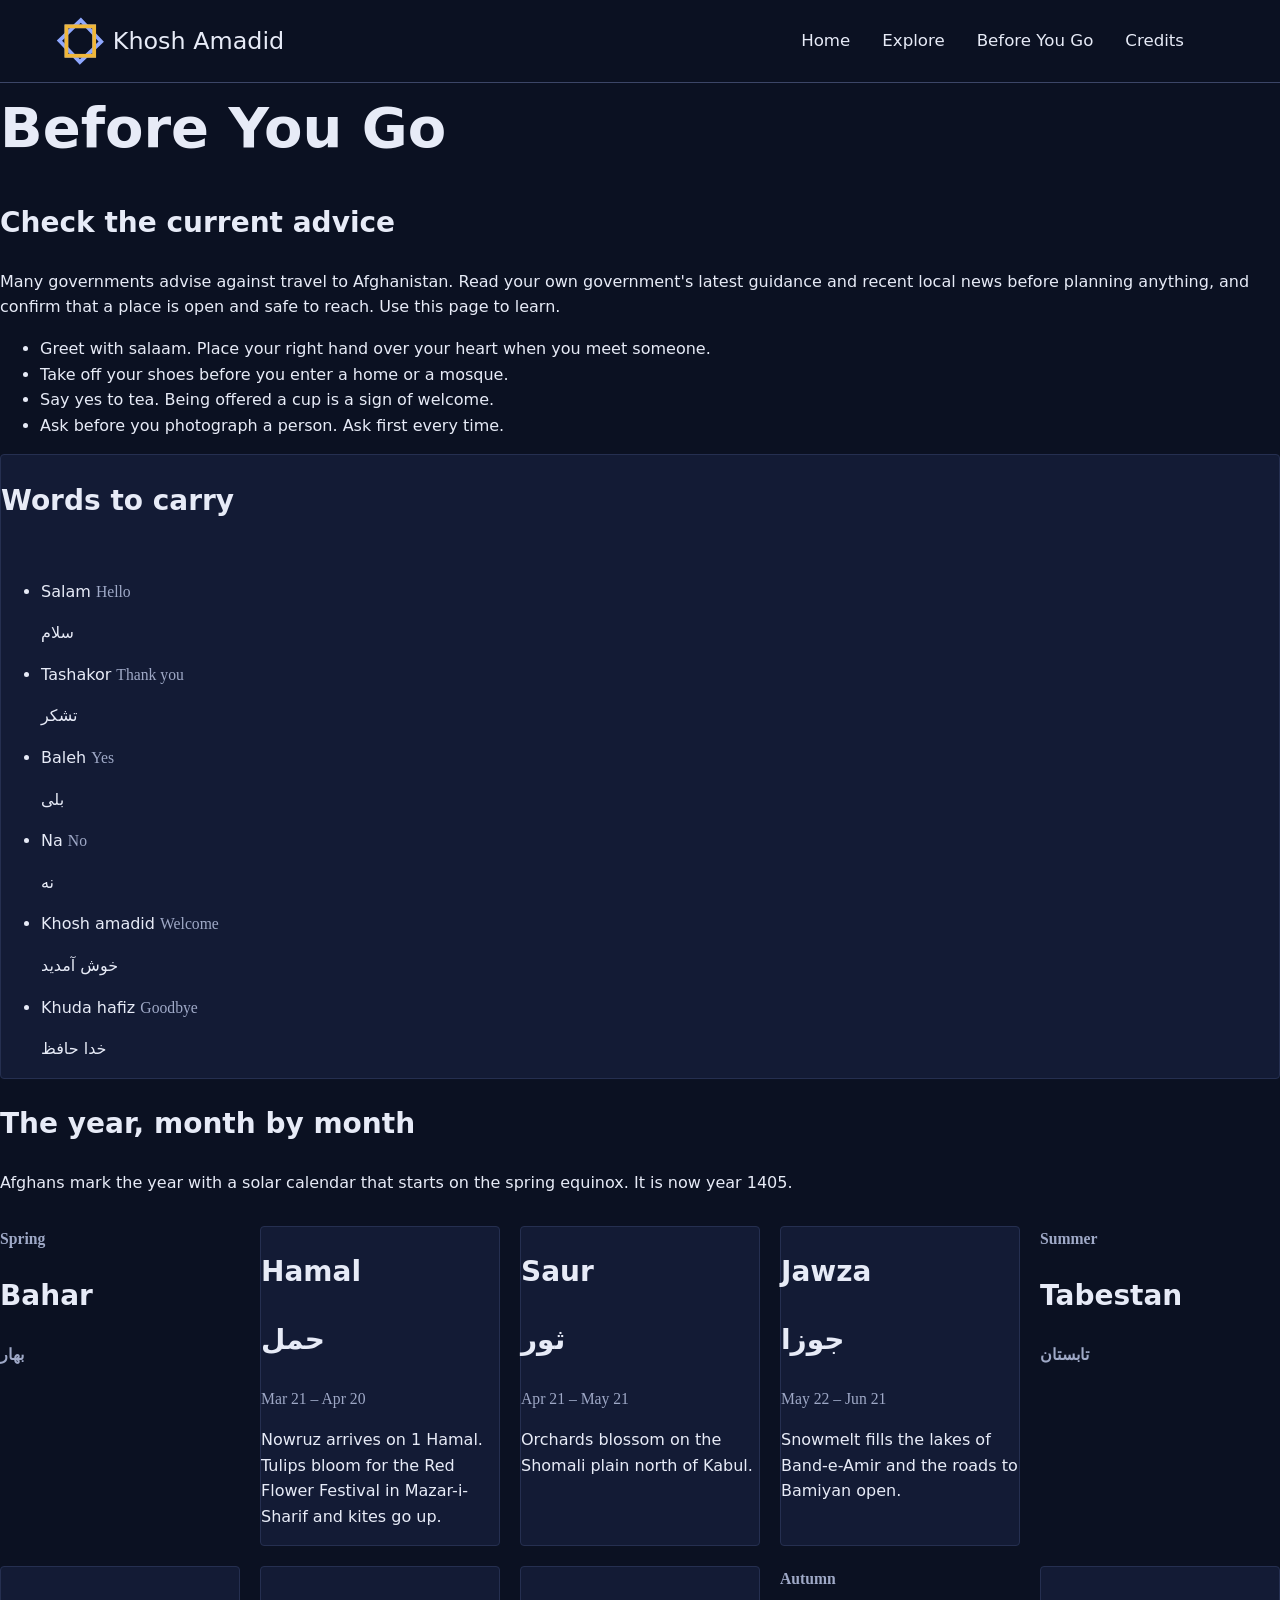
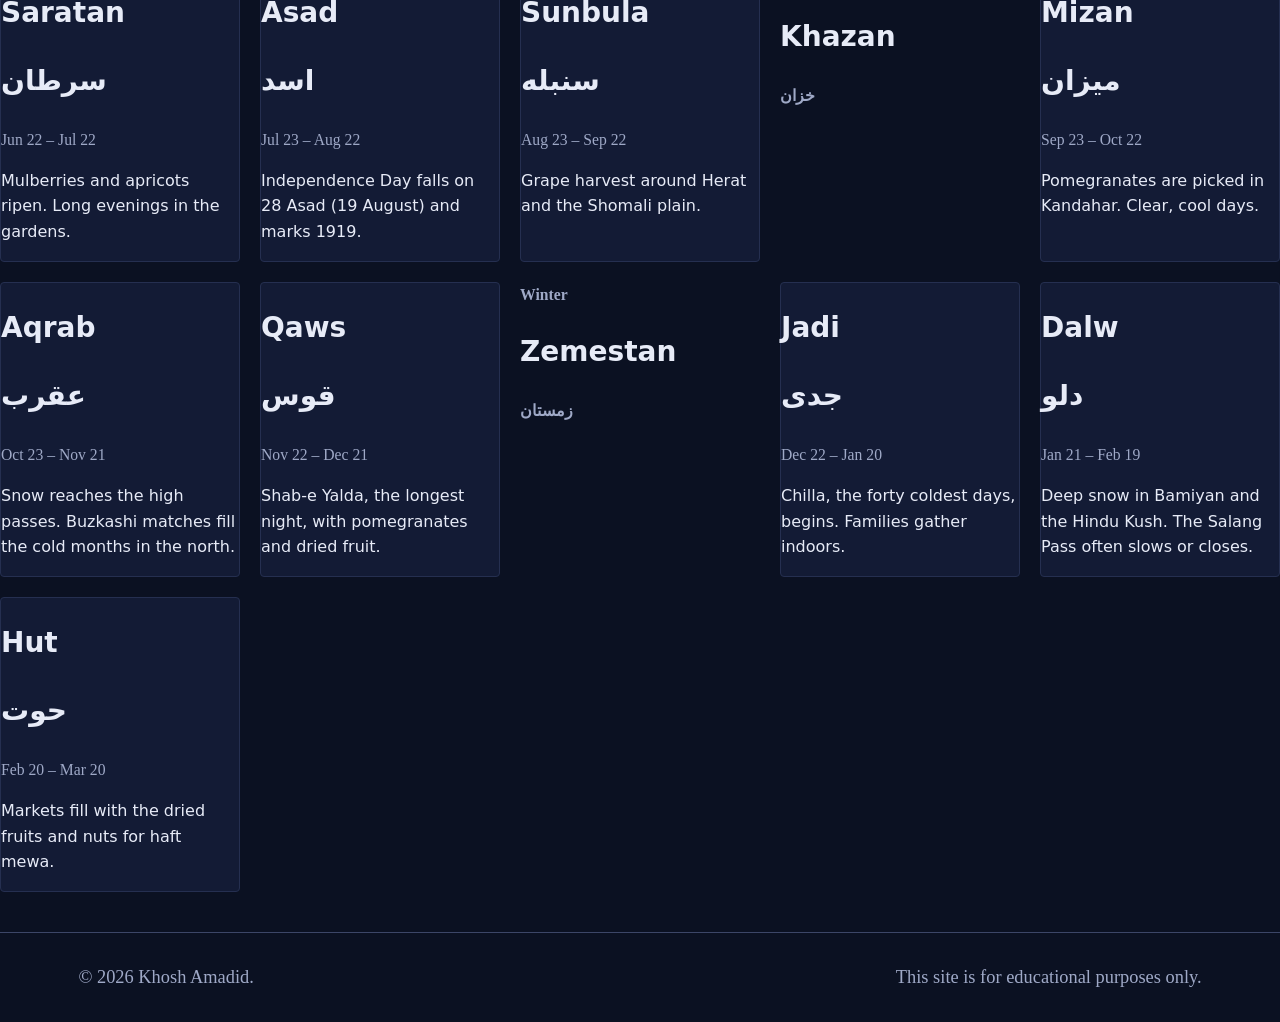
==== before-go.html @ 8f020c52 "Before you go page added" ====
<!doctype html>
<html lang="en">
  <head>
    <meta charset="UTF-8" />
    <meta name="viewport" content="width=device-width, initial-scale=1.0" />
    <meta
      name="description"
      content="The Afghan year season by season, with travel advice, customs and manners, and a few Dari words to know before you go."
    />
    <title>Khosh Amadid</title>
    <link rel="icon" type="image/svg" href="./images/logo-country-site.svg" />
    <link rel="stylesheet" href="./styles/normalize-fwd.css" />
    <link rel="stylesheet" href="./styles/common.css" />
    <link rel="stylesheet" href="./styles/before-go.css" />
  </head>
  <body>
    <a class="screen-reader-text" href="#main">Skip to content</a>
    <header>
      <a href="index.html" class="site-logo-name"
        ><img src="./images/logo-country-site.svg" alt="Logo" /> Khosh Amadid</a
      >
      <nav class="nav">
        <button class="menu-toggle">
          <svg
            xmlns="http://www.w3.org/2000/svg"
            width="36"
            height="36"
            viewBox="0 0 24 24"
          >
            <title>Menu Icon</title>
            <path
              d="M24 6h-24v-4h24v4zm0 4h-24v4h24v-4zm0 8h-24v4h24v-4z"
            ></path>
          </svg>
        </button>
        <ul>
          <li><a href="index.html">Home</a></li>
          <li><a href="explore.html">Explore</a></li>
          <li><a href="before-you-go.html">Before You Go</a></li>
          <li><a href="credits.html">Credits</a></li>
        </ul>
      </nav>
    </header>
    <main id="main">
      <div class="banner-section-before-go">
        <img
          src="./images/before-you-go-banner.png"
          alt="Before You Go Image"
        />
        <section class="banner-content">
          <p class="welcome-message">
            Plan with care &nbsp; . &nbsp; The Afghan solar calendar
          </p>
          <h1>Before You Go</h1>
        </section>
      </div>
      

              <!-- Advice -->

         <section class="advice">
          <div>
            <div class="advice-text">
            <h2>Check the current advice</h2>
            <p>
                Many governments advise against travel to Afghanistan. Read your own government's latest guidance and recent local news before planning anything, and confirm that a place is open and safe to reach. Use this page to learn.
            </p>
            </div>
            <ul>
              <li>Greet with salaam. Place your right hand over your heart when you meet someone.</li>
              <li>Take off your shoes before you enter a home or a mosque.</li>
              <li>Say yes to tea. Being offered a cup is a sign of welcome.</li>
              <li>Ask before you photograph a person. Ask first every time.</li>
            </ul>
            </div>
           <section class="cards">
          
            <h2 class="words-title">Words to carry</h2>
             <ul >
              <li class="words"><p>Salam <span class="word-in-english cards-text">Hello</span></p> سلام </li>
              <li class="words"><p>Tashakor <span class="word-in-english cards-text">Thank you</span></p> تشکر </li>
              <li class="words"><p>Baleh <span class="word-in-english cards-text">Yes</span></p> بلی </li>
              <li class="words"><p>Na <span class="word-in-english cards-text">No</span></p> نه </li>
               <li class="words"><p>Khosh amadid <span class="word-in-english cards-text">Welcome</span></p> خوش آمدید </li>
              <li class="words"><p>Khuda hafiz <span class="word-in-english cards-text">Goodbye</span></p> خدا حافظ </li>

              
              
             </ul>
          
           </section>
            
         </section>

      <section class="explore-intro">
        <h2>The year, month by month</h2>
        <p>
          Afghans mark the year with a solar calendar that starts on the spring
          equinox. It is now year 1405.
        </p>
      </section>

      <div class="explore-cards">
        <!-- Seson 1 -->
        <section class="sesons-name">
          <h2 class="cards-text">Spring</h2>
          <h2>Bahar</h2>
          <h2 class="cards-text">بهار</h2>
        </section>
        <section class="cards">
          <div>
            <h2>Hamal</h2>
            <h2 class="dari-month">حمل</h2>
            <p class="cards-text">Mar 21 – Apr 20</p>
            <p class="cards-meta">
              Nowruz arrives on 1 Hamal. Tulips bloom for the Red Flower
              Festival in Mazar-i-Sharif and kites go up.
            </p>
          </div>
        </section>
        <section class="cards">
          <div>
            <h2>Saur</h2>
            <h2 class="dari-month">ثور</h2>
            <p class="cards-text">Apr 21 – May 21</p>
            <p class="cards-meta">
              Orchards blossom on the Shomali plain north of Kabul.
            </p>
          </div>
        </section>
        <section class="cards">
          <div>
            <h2>Jawza</h2>
            <h2 class="dari-month">جوزا</h2>
            <p class="cards-text">May 22 – Jun 21</p>
            <p class="cards-meta">
              Snowmelt fills the lakes of Band-e-Amir and the roads to Bamiyan
              open.
            </p>
          </div>
        </section>

        <!-- Seson 2 -->
        <section class="sesons-name">
          <h2 class="cards-text">Summer</h2>
          <h2>Tabestan</h2>
          <h2 class="cards-text">تابستان</h2>
        </section>
        <section class="cards">
          <div>
            <h2>Saratan</h2>
            <h2 class="dari-month">سرطان</h2>
            <p class="cards-text">Jun 22 – Jul 22</p>
            <p class="cards-meta">
              Mulberries and apricots ripen. Long evenings in the gardens.
            </p>
          </div>
        </section>
        <section class="cards">
          <div>
            <h2>Asad</h2>
            <h2 class="dari-month">اسد</h2>
            <p class="cards-text">Jul 23 – Aug 22</p>
            <p class="cards-meta">
              Independence Day falls on 28 Asad (19 August) and marks 1919.
            </p>
          </div>
        </section>
        <section class="cards">
          <div>
            <h2>Sunbula</h2>
            <h2 class="dari-month">سنبله</h2>
            <p class="cards-text">Aug 23 – Sep 22</p>
            <p class="cards-meta">
              Grape harvest around Herat and the Shomali plain.
            </p>
          </div>
        </section>

        <!-- Seson 3 -->
        <section class="sesons-name">
          <h2 class="cards-text">Autumn</h2>
          <h2>Khazan</h2>
          <h2 class="cards-text">خزان</h2>
        </section>
        <section class="cards">
          <div>
            <h2>Mizan</h2>
            <h2 class="dari-month">میزان</h2>
            <p class="cards-text">Sep 23 – Oct 22</p>
            <p class="cards-meta">
              Pomegranates are picked in Kandahar. Clear, cool days.
            </p>
          </div>
        </section>
        <section class="cards">
          <div>
            <h2>Aqrab</h2>
            <h2 class="dari-month">عقرب</h2>
            <p class="cards-text">Oct 23 – Nov 21</p>
            <p class="cards-meta">
              Snow reaches the high passes. Buzkashi matches fill the cold
              months in the north.
            </p>
          </div>
        </section>
        <section class="cards">
          <div>
            <h2>Qaws</h2>
            <h2 class="dari-month">قوس</h2>
            <p class="cards-text">Nov 22 – Dec 21</p>
            <p class="cards-meta">
              Shab-e Yalda, the longest night, with pomegranates and dried
              fruit.
            </p>
          </div>
        </section>

        <!-- Seson 4 -->
        <section class="sesons-name">
          <h2 class="cards-text">Winter</h2>
          <h2>Zemestan</h2>
          <h2 class="cards-text">زمستان</h2>
        </section>
        <section class="cards">
          <div>
            <h2>Jadi</h2>
            <h2 class="dari-month">جدی</h2>
            <p class="cards-text">Dec 22 – Jan 20</p>
            <p class="cards-meta">
              Chilla, the forty coldest days, begins. Families gather indoors.
            </p>
          </div>
        </section>
        <section class="cards">
          <div>
            <h2>Dalw</h2>
            <h2 class="dari-month">دلو</h2>
            <p class="cards-text">Jan 21 – Feb 19</p>
            <p class="cards-meta">
              Deep snow in Bamiyan and the Hindu Kush. The Salang Pass often
              slows or closes.
            </p>
          </div>
        </section>
        <section class="cards">
          <div>
            <h2>Hut</h2>
            <h2 class="dari-month">حوت</h2>
            <p class="cards-text">Feb 20 – Mar 20</p>
            <p class="cards-meta">
              Markets fill with the dried fruits and nuts for haft mewa.
            </p>
          </div>
        </section>
         


      </div>
    </main>
    <footer>
      <p>&copy; 2026 Khosh Amadid.</p>
      <p>This site is for educational purposes only.</p>
    </footer>
  </body>
</html>
---- styles/common.css ----
body {
  margin: 0;
  padding: 0;
  font-family: "Reem Kufi", "Segoe UI", system-ui, sans-serif;
  background-color: #0b1122;
  color: #e7ebf7;
  line-height: 1.6;
}
h1,
h2,
h3,
h4,
h5,
h6 {
  font-family: "Reem Kufi", "Segoe UI", system-ui, sans-serif;
}

h1 {
  font-size: 3.5rem;
  margin: 0 0 0.5em;
}

h2 {
  font-size: 1.75rem;
}
/* Links
--------------------------------------------- */
a {
  font-family: "Reem Kufi", "Segoe UI", system-ui, sans-serif;
  text-decoration: none;
  color: #e7ebf7;
}

a:visited {
  color: #8fa8ff;
}

a:hover,
a:focus,
a:active {
  color: #8fa8ff;
}
/* Navbar and Logo*/

header {
  display: flex;
  align-items: center;
  justify-content: space-between;
  background-color: #0b1122;
  border-bottom: 1px solid #3c4667;
  position: fixed;
  width: 100%;
  top: 0;
  z-index: 1000;
  padding: 1rem 0.6rem;
  height: 5rem;
}
a.site-logo-name {
  font-size: 1.25rem;
  display: flex;
  align-items: center;
  white-space: nowrap;
  background-color: #0b1122;
}

a.site-logo-name img {
  min-width: 2.6rem;
  min-height: 2.6rem;
  margin-right: 0.55rem;
}

nav ul {
  display: none;
}

nav button {
  padding: 0.25rem 0.5rem;
  border: none;
  background-color: #0b1122;
  cursor: pointer;
}

nav button svg {
  width: 28px;
  height: 28px;
  fill: #e7ebf7;
}
@media (min-width: 50em) {
  header {
    padding: 1rem 2rem;
    height: 5.2rem;
  }

  nav button {
    display: none;
  }

  nav ul {
    display: flex;
    justify-content: flex-end;
    list-style: none;
    margin: 3rem;
    padding: 0;
  }

  nav ul li {
    margin: 0 1rem;
  }

  nav ul li a {
    font-size: clamp(1.04rem, 1vw, 1.5rem);
  }
  nav ul li a:hover {
    color: #8fa8ff;
    padding-bottom: 0.25rem;
    border-bottom: 1.6px solid #f0b73a;
  }
  a.site-logo-name {
    font-size: 1.49rem;
    margin-left: 1.5rem;
  }

  a.site-logo-name img {
    min-width: 3rem;
    min-height: 3rem;
  }
}

/*--------------------------------------------- */
/* explore cards used in home and explore page cards */

.explore-cards {
  display: grid;
  grid-template-columns: repeat(auto-fit, minmax(15rem, 1fr));
  gap: 1.25rem;
  margin-top: 1.88rem;
}

.cards {
  display: flex;
  flex-direction: column;
  background-color: #131b35;
  border: 1px solid #252f50;
  border-radius: 0.25rem;
  text-decoration: none;
}
.cards:hover {
  border: 1px solid #8fa8ff;
}
.cards-title {
  font-size: clamp(1rem, 1.3vw, 1.5rem);
  margin: 0;
}

.card-title-purple {
  color: rgb(143, 168, 255);
}
.card-title-green {
  color: rgb(181, 210, 111);
}
.card-title-pink {
  color: rgb(255, 142, 160);
}
.cards-text {
  color: #9fa9c7;
  font-size: clamp(0.98rem, 1vw, 1.25rem);
  margin: 0;
  font-family: "Source Serif 4", Georgia, "Times New Roman", serif;
}

/*--------------------------------------------- */
/* Footer Part */

footer {
  text-align: center;
  background-color: #0b1122;
  border-top: 1px solid #3c4667;
  width: 100%;
  padding: 0.71rem 0.9rem;
  font-size: clamp(1.15rem, 1vw, 1.15rem);
  margin-top: 2.5rem;
  display: flex;
  justify-content: center;
  flex-direction: column;
  color: #9fa9c7;
  font-family: "Source Serif 4", Georgia, "Times New Roman", serif;
}

@media (min-width: 50em) {
  footer {
    display: flex;
    justify-content: space-between;
    flex-direction: row;
    padding: 0.71rem 4.9rem;
  }
}
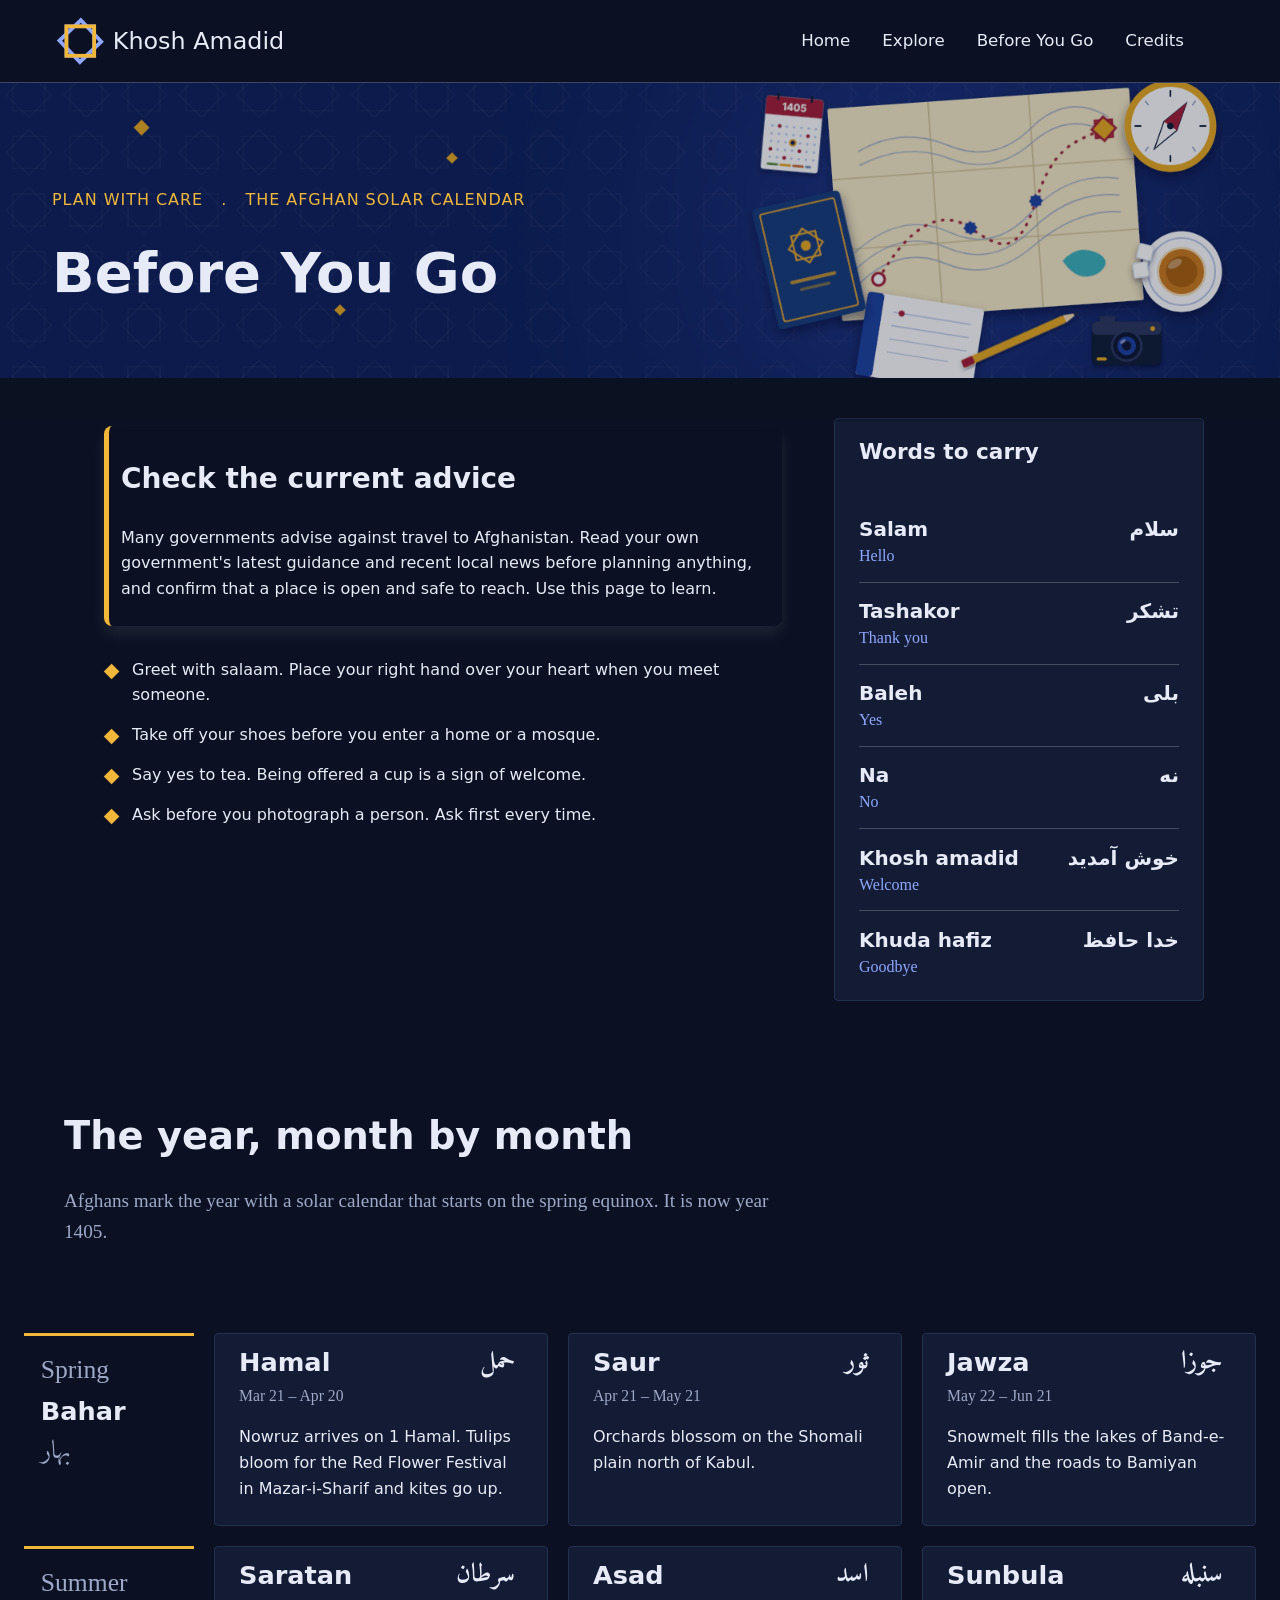
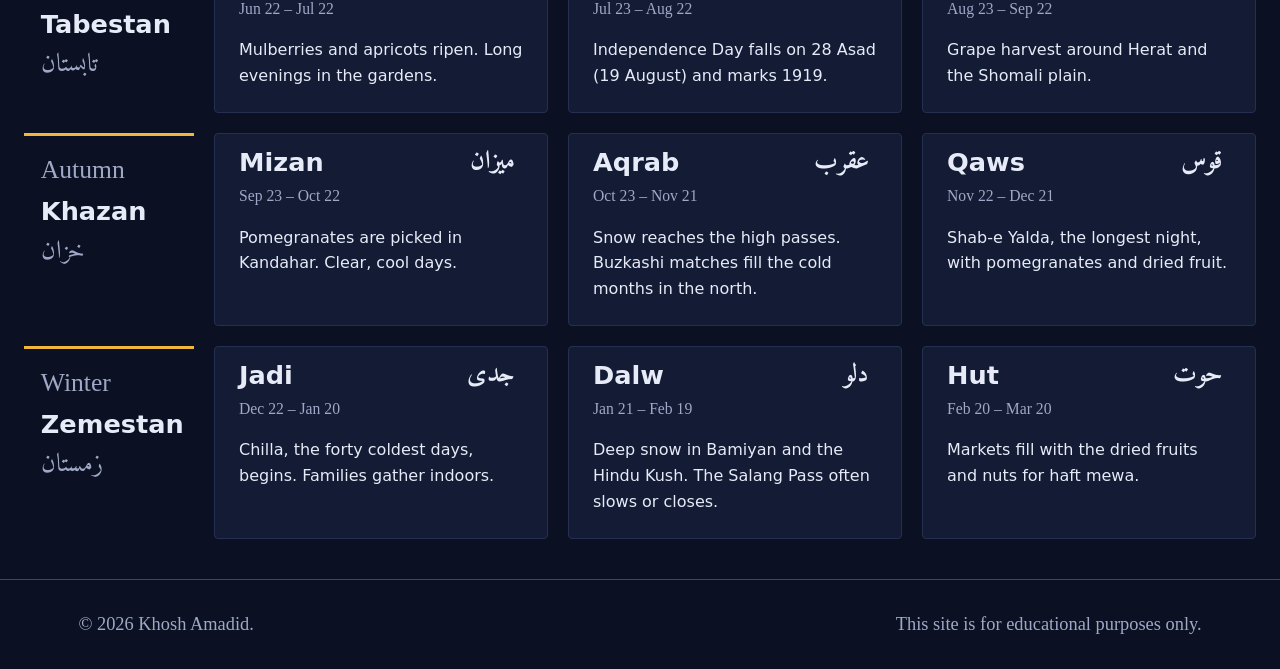
==== commit fd48cb03: "The fibicon added correctly." ====
--- a/before-go.html
+++ b/before-go.html
@@ -8,7 +8,15 @@
       content="The Afghan year season by season, with travel advice, customs and manners, and a few Dari words to know before you go."
     />
     <title>Khosh Amadid</title>
-    <link rel="icon" type="image/svg" href="./images/logo-country-site.svg" />
+    <link rel="icon" href="./favicon.svg" type="image/svg+xml" />
+    <link rel="icon" href="./favicon.ico" sizes="48x48" />
+    <link rel="apple-touch-icon" href="./apple-touch-icon.png" />
+    <link rel="preconnect" href="https://fonts.googleapis.com" />
+    <link rel="preconnect" href="https://fonts.gstatic.com" crossorigin />
+    <link
+      rel="stylesheet"
+      href="https://fonts.googleapis.com/css2?family=Amiri:wght@400;700&display=swap"
+    />
     <link rel="stylesheet" href="./styles/normalize-fwd.css" />
     <link rel="stylesheet" href="./styles/common.css" />
     <link rel="stylesheet" href="./styles/before-go.css" />
@@ -54,43 +62,69 @@
           <h1>Before You Go</h1>
         </section>
       </div>
-      
-
-              <!-- Advice -->
-
-         <section class="advice">
-          <div>
-            <div class="advice-text">
+
+      <!-- Advice -->
+
+      <section class="advice">
+        <div>
+          <div class="advice-text">
             <h2>Check the current advice</h2>
             <p>
-                Many governments advise against travel to Afghanistan. Read your own government's latest guidance and recent local news before planning anything, and confirm that a place is open and safe to reach. Use this page to learn.
-            </p>
-            </div>
-            <ul>
-              <li>Greet with salaam. Place your right hand over your heart when you meet someone.</li>
-              <li>Take off your shoes before you enter a home or a mosque.</li>
-              <li>Say yes to tea. Being offered a cup is a sign of welcome.</li>
-              <li>Ask before you photograph a person. Ask first every time.</li>
-            </ul>
-            </div>
-           <section class="cards">
-          
-            <h2 class="words-title">Words to carry</h2>
-             <ul >
-              <li class="words"><p>Salam <span class="word-in-english cards-text">Hello</span></p> سلام </li>
-              <li class="words"><p>Tashakor <span class="word-in-english cards-text">Thank you</span></p> تشکر </li>
-              <li class="words"><p>Baleh <span class="word-in-english cards-text">Yes</span></p> بلی </li>
-              <li class="words"><p>Na <span class="word-in-english cards-text">No</span></p> نه </li>
-               <li class="words"><p>Khosh amadid <span class="word-in-english cards-text">Welcome</span></p> خوش آمدید </li>
-              <li class="words"><p>Khuda hafiz <span class="word-in-english cards-text">Goodbye</span></p> خدا حافظ </li>
-
-              
-              
-             </ul>
-          
-           </section>
-            
-         </section>
+              Many governments advise against travel to Afghanistan. Read your
+              own government's latest guidance and recent local news before
+              planning anything, and confirm that a place is open and safe to
+              reach. Use this page to learn.
+            </p>
+          </div>
+          <ul>
+            <li>
+              Greet with salaam. Place your right hand over your heart when you
+              meet someone.
+            </li>
+            <li>Take off your shoes before you enter a home or a mosque.</li>
+            <li>Say yes to tea. Being offered a cup is a sign of welcome.</li>
+            <li>Ask before you photograph a person. Ask first every time.</li>
+          </ul>
+        </div>
+        <section class="cards">
+          <h2 class="words-title">Words to carry</h2>
+          <ul>
+            <li class="words">
+              <p>Salam <span class="word-in-english cards-text">Hello</span></p>
+              <span class="fa">سلام</span>
+            </li>
+            <li class="words">
+              <p>
+                Tashakor
+                <span class="word-in-english cards-text">Thank you</span>
+              </p>
+              <span class="fa">تشکر</span>
+            </li>
+            <li class="words">
+              <p>Baleh <span class="word-in-english cards-text">Yes</span></p>
+              <span class="fa">بلی</span>
+            </li>
+            <li class="words">
+              <p>Na <span class="word-in-english cards-text">No</span></p>
+              <span class="fa">نه</span>
+            </li>
+            <li class="words">
+              <p>
+                Khosh amadid
+                <span class="word-in-english cards-text">Welcome</span>
+              </p>
+              <span class="fa">خوش آمدید</span>
+            </li>
+            <li class="words">
+              <p>
+                Khuda hafiz
+                <span class="word-in-english cards-text">Goodbye</span>
+              </p>
+              <span class="fa">خدا حافظ</span>
+            </li>
+          </ul>
+        </section>
+      </section>
 
       <section class="explore-intro">
         <h2>The year, month by month</h2>
@@ -105,12 +139,12 @@
         <section class="sesons-name">
           <h2 class="cards-text">Spring</h2>
           <h2>Bahar</h2>
-          <h2 class="cards-text">بهار</h2>
+          <h2 class="cards-text dari">بهار</h2>
         </section>
         <section class="cards">
           <div>
             <h2>Hamal</h2>
-            <h2 class="dari-month">حمل</h2>
+            <h2 class="dari-month dari">حمل</h2>
             <p class="cards-text">Mar 21 – Apr 20</p>
             <p class="cards-meta">
               Nowruz arrives on 1 Hamal. Tulips bloom for the Red Flower
@@ -121,7 +155,7 @@
         <section class="cards">
           <div>
             <h2>Saur</h2>
-            <h2 class="dari-month">ثور</h2>
+            <h2 class="dari-month dari">ثور</h2>
             <p class="cards-text">Apr 21 – May 21</p>
             <p class="cards-meta">
               Orchards blossom on the Shomali plain north of Kabul.
@@ -131,7 +165,7 @@
         <section class="cards">
           <div>
             <h2>Jawza</h2>
-            <h2 class="dari-month">جوزا</h2>
+            <h2 class="dari-month dari">جوزا</h2>
             <p class="cards-text">May 22 – Jun 21</p>
             <p class="cards-meta">
               Snowmelt fills the lakes of Band-e-Amir and the roads to Bamiyan
@@ -144,12 +178,12 @@
         <section class="sesons-name">
           <h2 class="cards-text">Summer</h2>
           <h2>Tabestan</h2>
-          <h2 class="cards-text">تابستان</h2>
+          <h2 class="cards-text dari">تابستان</h2>
         </section>
         <section class="cards">
           <div>
             <h2>Saratan</h2>
-            <h2 class="dari-month">سرطان</h2>
+            <h2 class="dari-month dari">سرطان</h2>
             <p class="cards-text">Jun 22 – Jul 22</p>
             <p class="cards-meta">
               Mulberries and apricots ripen. Long evenings in the gardens.
@@ -159,7 +193,7 @@
         <section class="cards">
           <div>
             <h2>Asad</h2>
-            <h2 class="dari-month">اسد</h2>
+            <h2 class="dari-month dari">اسد</h2>
             <p class="cards-text">Jul 23 – Aug 22</p>
             <p class="cards-meta">
               Independence Day falls on 28 Asad (19 August) and marks 1919.
@@ -169,7 +203,7 @@
         <section class="cards">
           <div>
             <h2>Sunbula</h2>
-            <h2 class="dari-month">سنبله</h2>
+            <h2 class="dari-month dari">سنبله</h2>
             <p class="cards-text">Aug 23 – Sep 22</p>
             <p class="cards-meta">
               Grape harvest around Herat and the Shomali plain.
@@ -181,12 +215,12 @@
         <section class="sesons-name">
           <h2 class="cards-text">Autumn</h2>
           <h2>Khazan</h2>
-          <h2 class="cards-text">خزان</h2>
+          <h2 class="cards-text dari">خزان</h2>
         </section>
         <section class="cards">
           <div>
             <h2>Mizan</h2>
-            <h2 class="dari-month">میزان</h2>
+            <h2 class="dari-month dari">میزان</h2>
             <p class="cards-text">Sep 23 – Oct 22</p>
             <p class="cards-meta">
               Pomegranates are picked in Kandahar. Clear, cool days.
@@ -196,7 +230,7 @@
         <section class="cards">
           <div>
             <h2>Aqrab</h2>
-            <h2 class="dari-month">عقرب</h2>
+            <h2 class="dari-month dari">عقرب</h2>
             <p class="cards-text">Oct 23 – Nov 21</p>
             <p class="cards-meta">
               Snow reaches the high passes. Buzkashi matches fill the cold
@@ -207,7 +241,7 @@
         <section class="cards">
           <div>
             <h2>Qaws</h2>
-            <h2 class="dari-month">قوس</h2>
+            <h2 class="dari-month dari">قوس</h2>
             <p class="cards-text">Nov 22 – Dec 21</p>
             <p class="cards-meta">
               Shab-e Yalda, the longest night, with pomegranates and dried
@@ -220,12 +254,12 @@
         <section class="sesons-name">
           <h2 class="cards-text">Winter</h2>
           <h2>Zemestan</h2>
-          <h2 class="cards-text">زمستان</h2>
+          <h2 class="cards-text dari">زمستان</h2>
         </section>
         <section class="cards">
           <div>
             <h2>Jadi</h2>
-            <h2 class="dari-month">جدی</h2>
+            <h2 class="dari-month dari">جدی</h2>
             <p class="cards-text">Dec 22 – Jan 20</p>
             <p class="cards-meta">
               Chilla, the forty coldest days, begins. Families gather indoors.
@@ -235,7 +269,7 @@
         <section class="cards">
           <div>
             <h2>Dalw</h2>
-            <h2 class="dari-month">دلو</h2>
+            <h2 class="dari-month dari">دلو</h2>
             <p class="cards-text">Jan 21 – Feb 19</p>
             <p class="cards-meta">
               Deep snow in Bamiyan and the Hindu Kush. The Salang Pass often
@@ -246,16 +280,13 @@
         <section class="cards">
           <div>
             <h2>Hut</h2>
-            <h2 class="dari-month">حوت</h2>
+            <h2 class="dari-month dari">حوت</h2>
             <p class="cards-text">Feb 20 – Mar 20</p>
             <p class="cards-meta">
               Markets fill with the dried fruits and nuts for haft mewa.
             </p>
           </div>
         </section>
-         
-
-
       </div>
     </main>
     <footer>
--- a/styles/common.css
+++ b/styles/common.css
@@ -125,6 +125,22 @@
     min-height: 3rem;
   }
 }
+.banner-content {
+  position: absolute;
+  z-index: 100;
+  margin: 0 auto;
+  top: 6.5%;
+  padding: 3.5rem 1.25rem;
+  background-color: rgba(11, 17, 34, 0.253);
+  width: 100%;
+}
+
+.welcome-message {
+  color: #f0b73a;
+  font-size: clamp(1rem, 1vw, 1.2rem);
+  letter-spacing: 0.06em;
+  text-transform: uppercase;
+}
 
 /*--------------------------------------------- */
 /* explore cards used in home and explore page cards */
@@ -166,6 +182,37 @@
   font-size: clamp(0.98rem, 1vw, 1.25rem);
   margin: 0;
   font-family: "Source Serif 4", Georgia, "Times New Roman", serif;
+}
+
+/* Explore Intro Part  used in explore page and before-go page */
+.explore-intro {
+  width: 100%;
+  height: auto;
+  padding: 2rem 1rem;
+}
+
+@media (min-width: 38em) {
+  .explore-intro {
+    padding: 2rem 4rem;
+  }
+}
+
+.explore-intro h2 {
+  font-size: clamp(1.9rem, 3vw, 2.5rem);
+  margin-bottom: 0.5rem;
+}
+
+.explore-intro p {
+  font-size: clamp(1.2rem, 1.25vw, 1.45rem);
+  margin-bottom: 1.5rem;
+  color: #9fa9c7;
+  font-family: "Source Serif 4", Georgia, "Times New Roman", serif;
+}
+
+@media (min-width: 48em) {
+  .explore-intro p {
+    width: 65%;
+  }
 }
 
 /*--------------------------------------------- */
@@ -194,3 +241,7 @@
     padding: 0.71rem 4.9rem;
   }
 }
+
+.dari {
+  font-family: "Amiri", "Noto Naskh Arabic", "Traditional Arabic", serif;
+}
--- a/styles/before-go.css
+++ b/styles/before-go.css
@@ -0,0 +1,191 @@
+/* Before Go Banner Section */
+
+.banner-section-before-go {
+  width: 100%;
+  margin-top: 4.6rem;
+  height: clamp(19rem, 20vw, 30rem);
+}
+
+.banner-section-before-go img {
+  width: 100%;
+  object-fit: cover;
+  height: clamp(19rem, 20vw, 30rem);
+  object-position: 55% center;
+}
+
+h1 {
+  font-size: clamp(2.5rem, 5vw, 3.4rem);
+  font-weight: 700;
+  max-width: 30rem;
+  margin: 0;
+  padding-bottom: 3rem;
+}
+
+p.welcome-message {
+  padding-top: 3.5rem;
+  width: 80%;
+}
+
+@media (min-width: 36em) {
+  h1 {
+    padding-left: 2rem;
+    font-size: clamp(3.5rem, 5vw, 3.4rem);
+  }
+
+  p.welcome-message {
+    padding-left: 2rem;
+  }
+}
+
+/* Advice part */
+
+.advice {
+  padding: 0.5rem 1.15rem;
+  margin: 2rem 0.5rem;
+  display: flex;
+  flex-direction: column;
+  justify-content: space-between;
+  gap: 1.5rem;
+}
+
+.advice div.advice-text {
+  border-left: 5.5px solid #f0b73a;
+  border-radius: 0.5rem;
+  padding: 0.5rem 0.75rem;
+  margin: 0;
+  box-shadow: 0 0.5rem 1rem rgba(219, 214, 214, 0.1);
+}
+
+@media (min-width: 45rem) {
+  .advice {
+    width: 70%;
+    margin: 2rem auto;
+  }
+}
+
+@media (min-width: 60em) {
+  .advice {
+    padding: 0.5rem 4.75rem;
+    margin: 2rem auto;
+    flex-direction: row;
+    width: 100%;
+  }
+  .advice div {
+    padding: 0.5rem 1.75rem;
+  }
+}
+
+.advice ul {
+  list-style: none;
+  margin: 1.95rem 0 0 0;
+  padding: 0;
+}
+
+.advice li {
+  position: relative;
+  padding-left: 1.75rem;
+  margin-bottom: 0.9rem;
+}
+
+.advice li::before {
+  content: "";
+  position: absolute;
+  left: 0.15rem;
+  top: 0.55em;
+  width: 0.7rem;
+  height: 0.7rem;
+  background-color: #f0b73a;
+  transform: rotate(45deg);
+}
+
+.words-title {
+  font-size: clamp(1.35rem, 1.5vw, 1.95rem);
+  font-weight: 700;
+  margin: 0.5rem 0 0 0;
+  padding: 0;
+}
+
+@media (min-width: 60em) {
+  .cards ul {
+    min-width: 20rem;
+  }
+}
+
+li.words {
+  font-size: clamp(1.25rem, 1.5vw, 2.45rem);
+  margin: 0;
+  padding: 0.85rem 0;
+  line-height: 1.5;
+  border-bottom: 1.2px solid rgba(255, 255, 255, 0.22);
+  font-weight: 600;
+  display: flex;
+  justify-content: space-between;
+}
+li.words:last-child {
+  border-bottom: none;
+}
+li.words p {
+  margin: 0;
+  padding: 0;
+}
+.word-in-english {
+  display: block;
+  color: #8fa8ff;
+  font-size: clamp(1rem, 1vw, 1.3rem);
+  font-weight: 400;
+}
+
+li.words::before {
+  content: none;
+}
+
+/* The year Section */
+
+.explore-cards {
+  padding: 0 1.5rem;
+  grid-template-columns: 1fr;
+}
+
+.sesons-name {
+  background-color: transparent;
+  border-top: 3.5px solid #f0b73a;
+  margin: 0;
+  padding: 0.87rem 0 0;
+}
+
+.cards {
+  padding: 0.5rem 1.5rem;
+  position: relative;
+}
+
+.explore-cards h2 {
+  font-size: clamp(1.35rem, 2vw, 2.4rem);
+  font-weight: 700;
+  display: inline-block;
+  margin: 0;
+}
+
+h2.dari-month {
+  position: absolute;
+  right: 0.5rem;
+  padding: 0 1.5rem;
+}
+
+h2.cards-text {
+  font-size: clamp(1.105rem, 2vw, 2.4rem);
+  font-weight: normal;
+  display: inline-block;
+  padding: 0 0.35rem;
+  margin: 0;
+}
+
+@media (min-width: 53.75rem) {
+  .explore-cards {
+    grid-template-columns: minmax(7.5rem, 10.625rem) repeat(3, minmax(0, 1fr));
+  }
+
+  .sesons-name h2 {
+    display: block;
+    padding: 0 1.05rem;
+  }
+}
